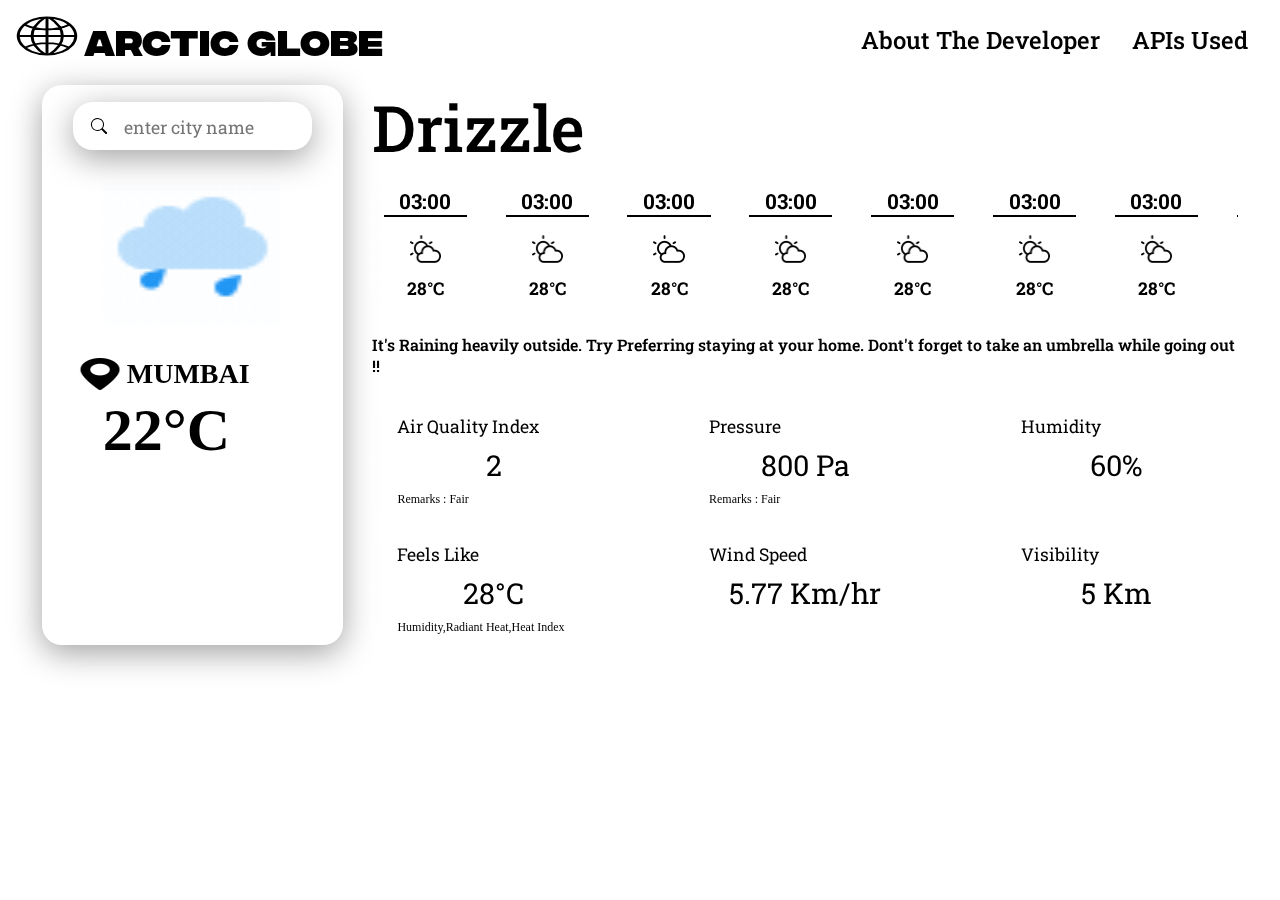
==== index.html @ 8751fc6e "Add files via upload" ====
<!DOCTYPE html>
<html lang="en">
<head>
    <meta charset="UTF-8">
    <meta name="viewport" content="width=device-width, initial-scale=1.0">
    <title>Document</title>
    <link rel="stylesheet" href="pro2.css">
    <!-- <script src="pro2.js"></script> -->

</head>
<body>
    <video id="background-video" autoplay loop muted >
        <source src="" type="video/mp4">
        </video>

<!-- <div class="ham-menu">
    <ul class="ham-menu-list">
        <li><a href="">APIs Used</a></li>
        <li><a href="">About The Developer</a></li>
    </ul>
</div> -->
   <nav>
    <img src="Globe_icon_2.svg" alt="" id="logo">
    <h1 id="heading">arctic globe</h1>
    <div class="nvbarr">
        <a href="http://127.0.0.1:5500/apiused.html" class="nvbar" >APIs Used</a>
        <a href="https://www.linkedin.com/in/hardik-advani-441456250/" class="nvbar" target="_blank">About The Developer</a></div>
        <div class="hamburger" onclick="hamdisplay()">
            <span class="bar"></span><span class="bar"></span><span class="bar"></span>
        </div>
   </nav>
   
   <div class="main">
<div class="main-left">
    <div class="input">
     <button id="btnn" onclick="tryfunc()"><img src="search.svg" alt="image could not be loaded" srcset="" id="search"></button>
      <input type="text" placeholder="enter city name" id="city_input">
    </div>
    <div class="error">Invalid City Name</div>
    <div class="img">
        
        <img src="icons8-rain.gif" alt="" srcset="" id="gif_play">
    </div>
    <div class="current_data">
        <div class="current-data-line1">
            <img src="maps-flags_447031.png" alt="" srcset="" id="location_img">
            <span id="city_name">mumbai</span>
        </div>
        <div class="current-data-line2">
<span id="temp">22°C</span>
        </div>
        <div class="current-data-line3">
            <div class="date_time" id="dayyy"></div>
        </div>
    </div>
</div>
<div class="main-right">
<h1 class="heading">Drizzle</h1>
<div class="main-right-content">
    <div class="future-weather">
        <span class="time-stamp" id="time-stamp1">03:00</span>
        <img src="cloudy-small.png" alt="" srcset="" class="time-stamp-img" id="time-stamp-img1">
        <span class="time-stamp-temp" id="time-stamp-temp1">28°C</span>
    </div>
    <div class="future-weather">
        <span class="time-stamp" id="time-stamp2">03:00</span>
        <img src="cloudy-small.png" alt="" srcset="" class="time-stamp-img" id="time-stamp-img2">
        <span class="time-stamp-temp" id="time-stamp-temp2">28°C</span>
    </div>
    <div class="future-weather">
        <span class="time-stamp" id="time-stamp3">03:00</span>
        <img src="cloudy-small.png" alt="" srcset="" class="time-stamp-img" id="time-stamp-img3">
        <span class="time-stamp-temp" id="time-stamp-temp3">28°C</span>
    </div>
    <div class="future-weather">
        <span class="time-stamp" id="time-stamp4">03:00</span>
        <img src="cloudy-small.png" alt="" srcset="" class="time-stamp-img" id="time-stamp-img4">
        <span class="time-stamp-temp" id="time-stamp-temp4">28°C</span>
    </div>
    <div class="future-weather">
        <span class="time-stamp" id="time-stamp5">03:00</span>
        <img src="cloudy-small.png" alt="" srcset="" class="time-stamp-img" id="time-stamp-img5">
        <span class="time-stamp-temp" id="time-stamp-temp5">28°C</span>
    </div>
    <div class="future-weather">
        <span class="time-stamp" id="time-stamp6">03:00</span>
        <img src="cloudy-small.png" alt="" srcset="" class="time-stamp-img" id="time-stamp-img6">
        <span class="time-stamp-temp" id="time-stamp-temp6">28°C</span>
    </div>
    <div class="future-weather">
        <span class="time-stamp" id="time-stamp7">03:00</span>
        <img src="cloudy-small.png" alt="" srcset="" class="time-stamp-img" id="time-stamp-img7">
        <span class="time-stamp-temp" id="time-stamp-temp7">28°C</span>
    </div>
    <div class="future-weather">
        <span class="time-stamp" id="time-stamp8">03:00</span>
        <img src="cloudy-small.png" alt="" srcset="" class="time-stamp-img" id="time-stamp-img8">
        <span class="time-stamp-temp" id="time-stamp-temp8">28°C</span>
    </div>
    <div class="future-weather">
        <span class="time-stamp" id="time-stamp9">03:00</span>
        <img src="cloudy-small.png" alt="" srcset="" class="time-stamp-img" id="time-stamp-img9">
        <span class="time-stamp-temp" id="time-stamp-temp9">28°C</span>
    </div>
    <div class="future-weather">
        <span class="time-stamp" id="time-stamp10">03:00</span>
        <img src="cloudy-small.png" alt="" srcset="" class="time-stamp-img" id="time-stamp-img10">
        <span class="time-stamp-temp" id="time-stamp-temp10">28°C</span>
    </div>
    <div class="future-weather">
        <span class="time-stamp" id="time-stamp11">03:00</span>
        <img src="cloudy-small.png" alt="" srcset="" class="time-stamp-img" id="time-stamp-img11">
        <span class="time-stamp-temp" id="time-stamp-temp11">28°C</span>
    </div>
    <div class="future-weather">
        <span class="time-stamp" id="time-stamp12">03:00</span>
        <img src="cloudy-small.png" alt="" srcset="" class="time-stamp-img" id="time-stamp-img12">
        <span class="time-stamp-temp" id="time-stamp-temp12">28°C</span>
    </div>
    
</div>
<div class="suggestion">
    <p id="statement">It's Raining heavily outside. Try Preferring staying at your home. Dont't forget to take an umbrella while going out !!</p>
</div>
<div class="additional-data">
    <div class="additional-data-contant">
        <span class="new"> Air Quality Index</span>
        <span class="api_data" id="aqi">2</span>
        <span class="remarks">Remarks : <span id="comment">Fair</span></span>
    </div>
    <div class="additional-data-contant">
        <span class="new"> Pressure</span>
        <span class="api_data" id="pressure">800 Pa</span><span class="remarks">Remarks : Fair</span>
    </div>
    <div class="additional-data-contant">
        <span class="new"> Humidity</span>
        <span class="api_data" id="humidity">60%</span><span class="remarks"></span>
    </div>
    <div class="additional-data-contant">
        <span class="new" > Feels Like</span>
        <span class="api_data" id="feels_like">28°C</span><span class="remarks">Humidity,Radiant Heat,Heat Index</span>
    </div>
    <div class="additional-data-contant">
        <span class="new"> Wind Speed</span>
        <span class="api_data" id="wind_speed">5.77 Km/hr</span><span class="remarks"></span>
    </div>
    <div class="additional-data-contant">
        <span class="new"> Visibility</span>
        <span class="api_data" id="visibility">5 Km</span><span class="remarks"></span>
    </div>
    
    
</div>
</div>
</div>
</div>
<script src="pro2.js"></script>
</body>
</html>
---- pro2.css ----
@font-face {
    font-family: try;
    src:url(IntegralCF-ExtraBold.otf);
}
@font-face {
    font-family: basic;
    src: url(RobotoSlab-Medium.ttf);
}
@font-face {
    font-family: general;
    src: url(RobotoSlab-VariableFont_wght.ttf);
}
*{
    margin: 0;
    padding: 0;
}
.nvbarr{
    width: fit-content;
    float: right;
}
nav{
    margin-top: 1rem;
    padding-inline: 1rem;
    
}
#logo{
    width: 5%;
    height: 2.5rem;
    border: none;
}
#background-video {
    width: 100vw;
    height: 100vh;
    object-fit: cover;
    position: fixed;
    left: 0;
    right: 0;
    top: 0;
    bottom: 0;
    z-index: -1;
    opacity: 0.8;
  }
#heading{
    display: inline;
    font-size: 2.25rem;
    margin-inline: 0.1rem;
    font-family: try;
}
.nvbar {
    float: right;
    color: black;
    text-align: center;
margin-inline: 1rem;
margin-block: 0.5rem;
    text-decoration: none;
    font-size: 1.5rem;
    font-family: basic
}
.main{
    width: 98%;
    margin-inline: 1%;
    /* border: 2px solid black; */
    height: 36rem;
    margin-block: 1rem;
    /* box-sizing: border-box; */
    display: flex;
    flex-wrap: wrap;
    align-content: center;
    justify-content: space-evenly;
}
.main-left{
    width: 24%;
    border: 2px solid black;
    float: left;
    height: 35rem;
    margin-block: 1rem;
    box-sizing: border-box;
    border-radius: 3rem;
    background: linear-gradient(135deg, rgba(255, 255, 255, 0.1), rgba(255, 255, 255, 0.1));
    backdrop-filter: blur(10px);
    -webkit-backdrop-filter: blur(10px);
    border-radius: 20px;
    border:1px solid rgba(255, 255, 255, 0.18);
    box-shadow: 0 8px 32px 0 rgba(0, 0, 0, 0.37);
    color: black;
}
.main-right{
    width: 69%;
    /* border: 2px solid black; */
    float: right;
    height: 35rem;
    margin-block: 1rem;
    box-sizing: border-box;
    color: black;
}

.heading{
    height: 4.8rem;
    /* border: 2px solid black; */
    width: 80%;
    /* margin-block-start: 1rem; */
    /* margin-inline: 1rem; */
    font-size: 4rem;
    font-weight: 500;
    font-family: basic;
   
}

.main-right-content{
    width: 100%;
    /* border: 2px solid black; */
    margin-block: 1rem;
    margin-inline: 0;
    height: 8.75rem;
    display: flex;
    flex-wrap: wrap;
    flex-direction: column;
    justify-content: space-between;
    gap: 1rem;
    overflow-x: auto; 

}
.main-right-content::-webkit-scrollbar{
   width: 0px;
}
    
.future-weather{
    height: 8rem;
    width: 12%;
    border: 2px solid black;
    border-radius: 2rem;
    font-weight: 700;
    
    background: linear-gradient(135deg, rgba(255, 255, 255, 0.5), rgba(255, 255, 255, 0));
    backdrop-filter: blur(10px);
    -webkit-backdrop-filter: blur(10px);
    border-radius: 20px;
    border:1px solid rgba(255, 255, 255, 0.18);
    /* box-shadow: 0 8px 32px 0 rgba(0, 0, 0, 0.37); */
    font-family: general
}

.suggestion{
    height: 4rem;
    width: 100%;
    /* border: 2px solid black; */
    margin-block: 0.5rem;
    
}
#statement{
    font-size: 1rem;
    font-weight: 600;
    font-family: general;
}
.additional-data{
    /* border: 2px solid black; */
    width: 100%;
    height: 15rem;
    display: grid;
    grid-template-columns: repeat(3,28%);
    /* gap: 3rem; */
    row-gap: 1rem;
    column-gap: 8%;
}
.additional-data-contant{
    border: 2px solid black;
    border-radius: 2rem;
    /* background-color: rgba(1, 1, 1, 0.437); */
    color: black;
    font-weight: 400;
    background: linear-gradient(135deg, rgba(255, 255, 255, 0.5), rgba(255, 255, 255, 0));
    backdrop-filter: blur(10px);
    -webkit-backdrop-filter: blur(10px);
    border-radius: 20px;
    border:1px solid rgba(255, 255, 255, 0.18);
    /* box-shadow: 0 8px 32px 0 rgba(0, 0, 0, 0.37); */
    /* font-family: general; */
    
}
#subheading{
    width: 80%;
    height: 1rem;
    border: 2px solid black;
    font-family: general
}
.input{
    width: 80%;
    height: 3rem;
    margin-block: 1rem;
    border: 2px solid black;
    margin-inline: 10%;
    box-sizing: border-box;
    border-radius: 1rem;
    background: linear-gradient(135deg, rgba(255, 255, 255, 0.1), rgba(255, 255, 255, 0.1));
    backdrop-filter: blur(10px);
    -webkit-backdrop-filter: blur(10px);
    border-radius: 20px;
    border:1px solid rgba(255, 255, 255, 0.18);
    box-shadow: 0 8px 32px 0 rgba(0, 0, 0, 0.37);
    color: black;
}
#search{
    width:100%;
    height: 1rem;
}
#btnn{
    width: 15%;
    height: 1.5rem;
    float: left;
    margin-block: 0.75rem;
    margin-inline: 3%;
    background: none;
    border: none;
}
#city_input{
    width: 75%;
    height: 2rem;
    float: right;
    margin-block: 0.5rem;
    margin-inline-end: 4%;
    border: none;
    font-size: 1.1rem;
    background: none;
    font-family: general;
    border: none;
  outline: none;
}

.img{
    width: 60%;
    /* border: 2px solid black; */
    margin-inline: 20%;
    height: 9rem;
    margin-block: 2rem;
}
#gif_play{
    height: 100%;
    width: 100%;
}
.current_data{
    width: 100%;
    /* border: 2px solid black; */
    height: 10rem;
}
.current-data-line1{
    width: 90%;
    margin-inline: 10%;
    /* height: 3rem; */
    /* border: 2px solid black; */
    padding: 0;
    font-size: 1.75rem;
}
#location_img{
    float: left;
    height: 2rem;
    width: 20%;
}
.error{
    text-align: center;
    font-size: 1rem;
    font-weight: 800;
    font-family: 'Lucida Sans', 'Lucida Sans Regular', 'Lucida Grande', 'Lucida Sans Unicode', Geneva, Verdana, sans-serif;
    display: none;
}
#city_name{
    width: 80%;
    height: 2rem;
    font-size: 1.75rem;
    font-weight: 800;
    text-transform: uppercase;
}
.current-data-line2{
    width: 90%;
    margin-inline: 20%;
    margin-block: 2%;
    /* height: 4rem; */
    /* border: 2px solid black; */
    font-size: 1rem;
    font-weight: 800;
}
#temp{
    font-size: 3.75rem;
    font-weight: 800;
}
.current-data-line3{
    width: 90%;
    margin-inline: 20%;
    height: 0rem;
    /* border: 2px solid black; */
    padding: 0;
}
.date_time{
    font-size: 1.25rem;
    font-weight: 700;
}
.new{
    font-size: 1.1rem;
    width: 80%;
    margin-inline: 10%;
    text-align: left;
    display: inline-block;
    margin-block: 0.5rem;
    font-family: general;
}
.api_data{
    width: 80%;
    font-size:1.8rem ;
    text-align: center;
    display: inline-block;
    margin-inline: 10%;
    font-family: general;

}
.remarks{
    font-size: 0.75rem;
    width: 80%;
    margin-inline: 10%;
    text-align: left;
    display: inline-block;
    margin-block: 0.5rem; 
}
.time-stamp{
    width: 80%;
    font-size: 1.3rem;
    text-align: center;
    display: inline-block;
    margin-inline: 10%;
    margin-block: 0.5rem;
    border-bottom: 2px solid black;
}
.time-stamp-img{
    width: 30%;
    height: 2rem;
    /* border: 2px solid black; */
    margin-inline: 35%;
    margin-block: 0.5rem;
    border-radius: 0.5rem;
}
.time-stamp-temp{
    width: 80%;
    font-size: 1.1rem;
    text-align: center;
    display: inline-block;
    margin-inline: 10%;
}
.hamburger{
    height: 1.8rem;
    width: 7%;
    display: flex;
    flex-direction: column;
    flex-wrap: wrap;
    float: right;
    /* gap: 0.rem; */
    box-sizing: border-box;
    margin-block: 0.75rem;
    display: none;
    
    
}
.bar{
height: 0.3rem;
margin-block: 0.15rem;
width: 100%;
background-color: black;
display: block;

}
/* .ham-menu{
    display: flex;
    flex-direction: column;
    flex-wrap: wrap;
    align-content: center;
    justify-content: center;
    box-sizing: border-box;
    padding-block: 1rem;
    z-index: 999;
}
.ham-menu-list{
    text-align: center;
} */








@media (max-width:1200px) and (min-width:1024px) {
    .remarks{
        font-size: 0.65rem;
    }
    
 
}
@media (max-width:1023px) and (min-width:768px) {
    .nvbar{
        font-size: 1rem;
    }
    #city_input{
        font-size: 0.85rem;
    }
    #city_name{
        font-size: 1.5rem;
    }
    #temp{
        font-size: 2rem;
    }
    .main-right-content{
        margin-block: 0;
        padding: 0;
    }
    .new{
        font-size: 0.8rem;
    }
    .api_data{
        font-size: 1.6rem;
    }
    .suggestion{
        margin-block: 1rem;
    }
}
@media (max-width:769px) and (min-width:480px){
    
    #heading{
        font-size: 2rem;
    }
    #logo{
        height: 1.5rem;
    }
   
    .main{
        height: auto;
    }
    .main-left{
        height: 20rem;
        width: 85%;
    }
    .img{
        margin-block: 0;
    }
    .current-data-line1{
        width: 40%;
        margin-inline: 30%;
        /* height: 3rem; */
        /* border: 2px solid black; */
        padding: 0;
        font-size: 1.75rem;
        text-align: center;
    }
    
    
    #city_name{
        font-size: 1.75rem;
    }
    #location_img{
        float: none;
        height: 1.2rem;
        width: 8%;
    }
    .current-data-line2{
        width: 20%;
        margin-inline: 40%;
        margin-block: 2%;
        /* height: 4rem; */
        /* border: 2px solid black; */
        font-size: 1rem;
        font-weight: 800;
        text-align: center;
    }
    #temp{
        font-size: 1.75rem;
    }
    .main-right{
        height: auto;
        margin-block: 0;
        width: 85%;
    }
    .heading{
        font-size: 2.5rem;
        height: 2.8rem;
    }
    .main-right-content{
        margin-block: 1rem;
        gap: 1rem;
    }
    .future-weather{
        width: 20%;
    }
    .additional-data{
        height: 18%;
    }
    .api_data{
        font-size: 1.2rem;
    }
    .suggestion{
        height: 5rem;
    }
    .nvbarr{
        z-index: 999;
        width: 40%;
        display: flex;
        flex-wrap: wrap;
        flex-direction: column;
        align-content: center;
        justify-content: center;
        position: absolute;
        top:-60%;
        left:30%;
        background-color: black;
        padding-block: 3rem;
        transition: 0.5s ease-in;
        
    }
    .nvbarr a{
        color: white;
    }
    .hamburger{
        display: block;
    }
}  
@media (max-width:481px) and (min-width:320px) {
    #heading{
        font-size: 1.5rem;
    }
    #logo{
        height: 1.5rem;
    }
   
    .main{
        height: auto;
    }
    .main-left{
        height: 20rem;
        width: 85%;
    }
    .img{
        margin-block: 0;
    }
    .current-data-line1{
        width: 60%;
        margin-inline: 20%;
        /* height: 3rem; */
        /* border: 2px solid black; */
        padding: 0;
        /* font-size: 1.75rem; */
        text-align: center;
    }
    
    
    #city_name{
        font-size: 1.5rem;
    }
    #location_img{
        float: none;
        height: 1.2rem;
        width: 12%;
    }
    .current-data-line2{
        width: 20%;
        margin-inline: 40%;
        margin-block: 2%;
        /* height: 4rem; */
        /* border: 2px solid black; */
        font-size: 1rem;
        font-weight: 800;
        text-align: center;
    }
    #temp{
        font-size: 1.75rem;
    }
    .main-right{
        height: auto;
        margin-block: 0;
        width: 85%;
    }
    .heading{
        font-size: 2.5rem;
        height: 2.8rem;
    }
    .main-right-content{
        margin-block: 1rem;
        gap: 1rem;
    }
    .future-weather{
        width: 26%;
    }
    .additional-data{
        height: 18%;
    }
    .api_data{
        font-size: 0.8rem;
    }
    .suggestion{
        height: 5rem;
    }
    #statement{
        font-size: 0.8rem;
    }
    .new{
        font-size: 0.4rem;
    }
    .remarks{
        font-size: 0.4rem;
    }
    .nvbarr{
        z-index: 999;
        width: 60%;
        display: flex;
        flex-wrap: wrap;
        flex-direction: column;
        align-content: center;
        justify-content: center;
        position: absolute;
        top:-100%;
        left:20%;
        background-color: black;
        padding-block: 0.5rem;
        transition: 0.5s ease-in;
        
        
    }
    .nvbarr a{
        color: white;
        font-size: 1rem;
    }
    .hamburger{
        display: block;
        margin-block: 0.3rem;

    }
}
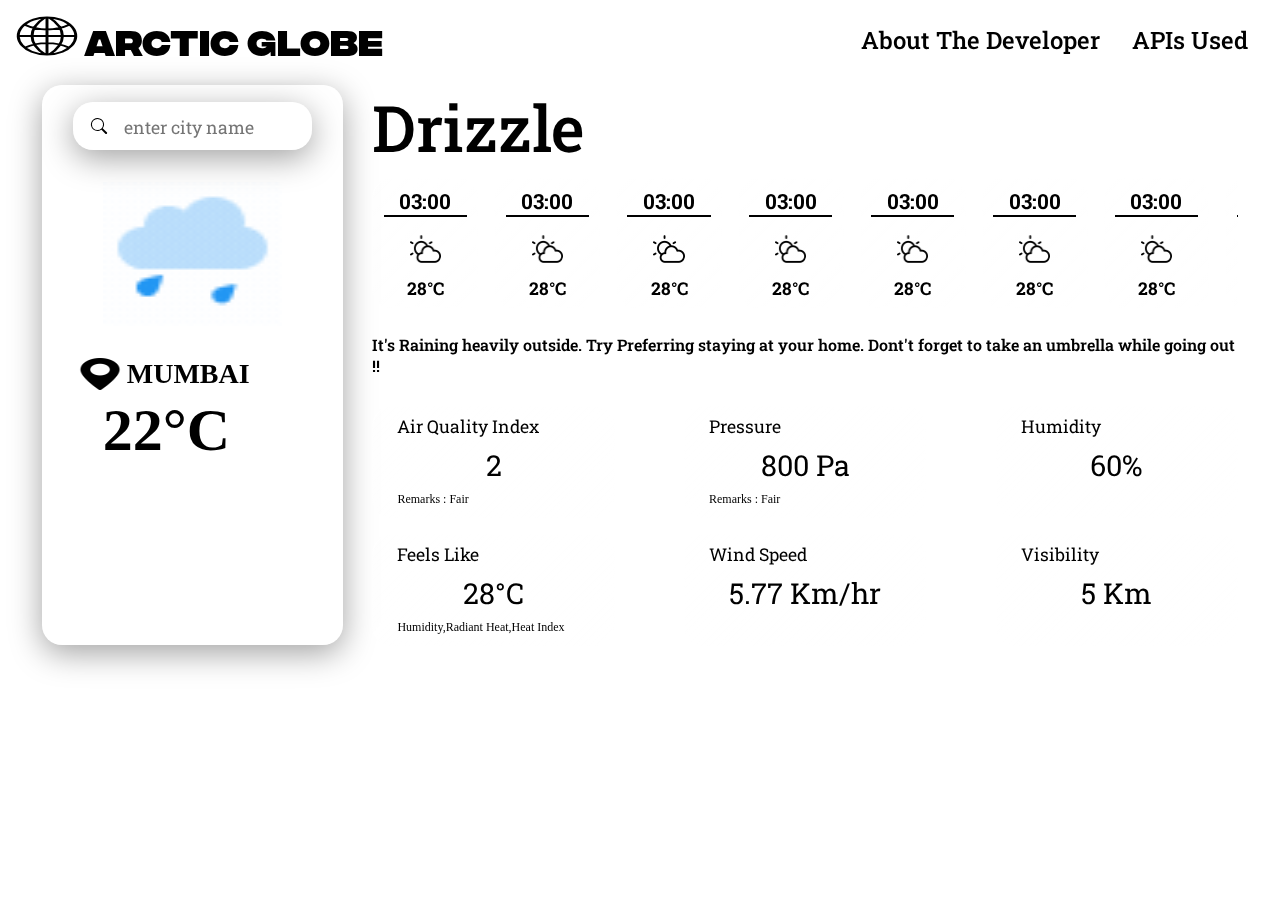
==== commit 36d66008: "Update index.html" ====
--- a/index.html
+++ b/index.html
@@ -23,7 +23,7 @@
     <img src="Globe_icon_2.svg" alt="" id="logo">
     <h1 id="heading">arctic globe</h1>
     <div class="nvbarr">
-        <a href="http://127.0.0.1:5500/apiused.html" class="nvbar" >APIs Used</a>
+        <a href="https://hargit19.github.io/weather-apis/" class="nvbar" >APIs Used</a>
         <a href="https://www.linkedin.com/in/hardik-advani-441456250/" class="nvbar" target="_blank">About The Developer</a></div>
         <div class="hamburger" onclick="hamdisplay()">
             <span class="bar"></span><span class="bar"></span><span class="bar"></span>
@@ -156,4 +156,4 @@
 </div>
 <script src="pro2.js"></script>
 </body>
-</html>+</html>
